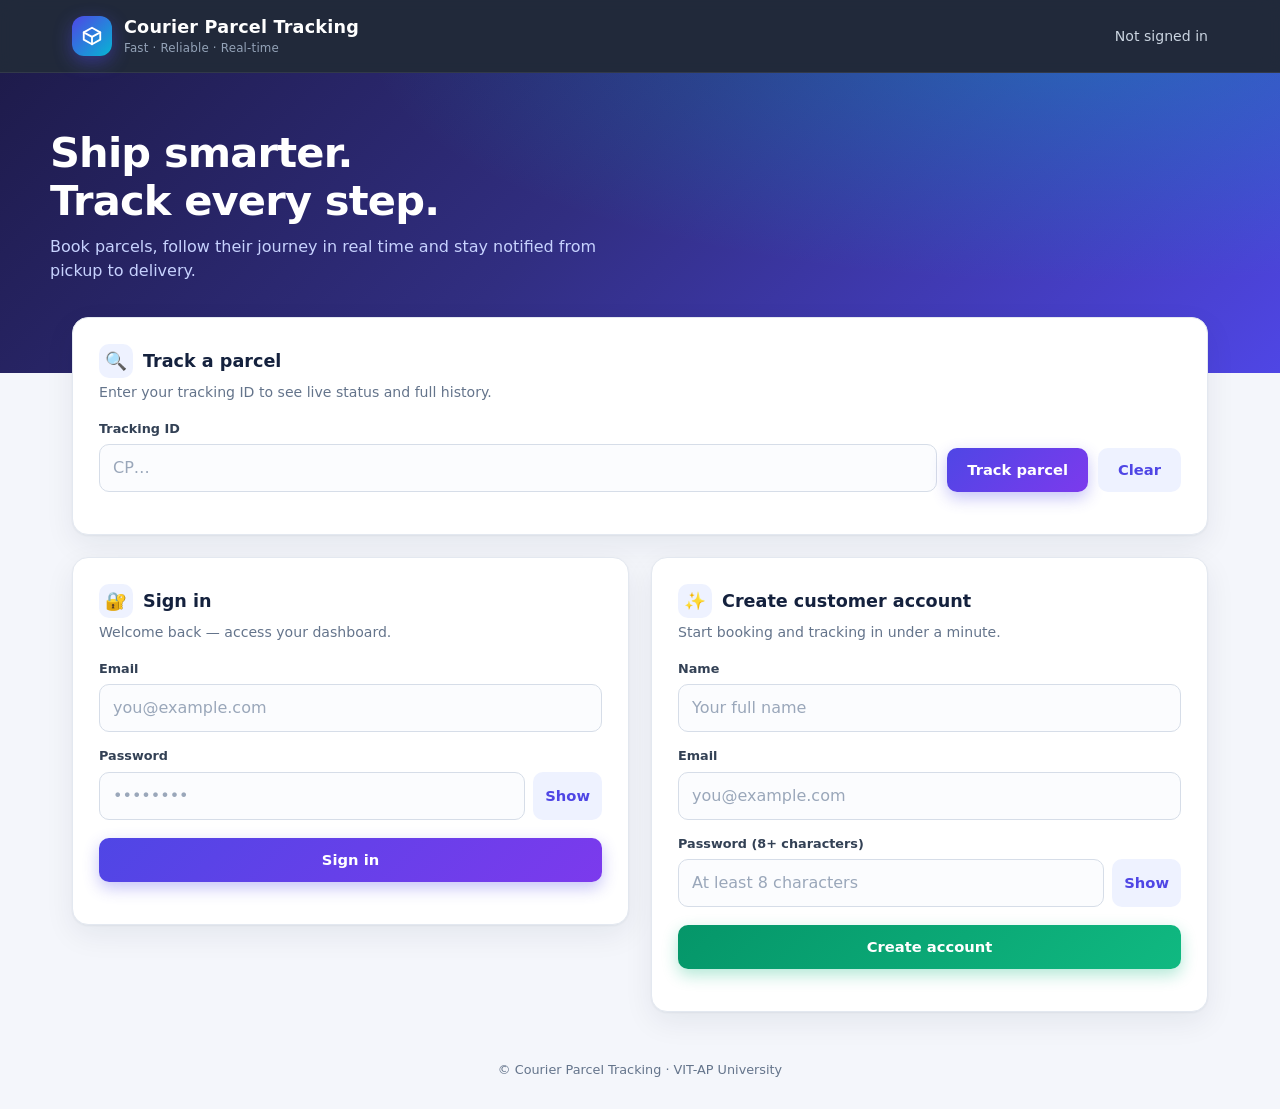
==== gateway/src/main/resources/static/index.html @ 94459906 "Initial commit - Courier Parcel Tracking System" ====
<?xml version="1.0" encoding="UTF-8"?>
<html xmlns="http://www.w3.org/1999/xhtml" lang="en" xml:lang="en">
<head>
<meta charset="utf-8" /><meta name="viewport" content="width=device-width, initial-scale=1" />
<title>Courier Parcel Tracking</title>
<style type="text/css">/*<![CDATA[*/
:root{
  --bg:#f4f6fb;--surface:#fff;--ink:#14213d;--muted:#64748b;--line:#e3e8f0;
  --primary:#4f46e5;--primary-2:#7c3aed;--accent:#06b6d4;--success:#10b981;--warn:#f59e0b;--danger:#ef4444;
  --radius:16px;--shadow:0 1px 2px rgba(20,33,61,.05),0 10px 30px rgba(20,33,61,.07);
  font:16px/1.5 "Inter","Segoe UI",system-ui,-apple-system,Roboto,sans-serif;color:var(--ink);background:var(--bg)
}
*{box-sizing:border-box}body{margin:0;min-height:100vh}
.hidden{display:none!important}

/* header */
header{position:sticky;top:0;z-index:20;background:rgba(15,23,42,.92);backdrop-filter:blur(10px);color:#fff;border-bottom:1px solid rgba(255,255,255,.08)}
.nav{max-width:1180px;margin:auto;padding:14px 22px;display:flex;justify-content:space-between;align-items:center;gap:16px}
.brand{display:flex;align-items:center;gap:12px}
.logo{width:40px;height:40px;border-radius:12px;display:grid;place-items:center;background:linear-gradient(135deg,var(--primary),var(--accent));box-shadow:0 6px 18px rgba(79,70,229,.45)}
.brand h1{font-size:1.1rem;margin:0;font-weight:700;letter-spacing:.2px}
.brand small{display:block;color:#94a3b8;font-size:.74rem;font-weight:500}
.topline{display:flex;align-items:center;gap:12px}
#identity{display:flex;align-items:center;gap:10px;font-size:.88rem;color:#cbd5e1}
.avatar{width:32px;height:32px;border-radius:50%;display:grid;place-items:center;background:linear-gradient(135deg,var(--accent),var(--primary));color:#fff;font-weight:700;font-size:.85rem}
.pill{font-size:.7rem;font-weight:700;letter-spacing:.06em;padding:3px 9px;border-radius:99px;background:rgba(255,255,255,.12);color:#e2e8f0}

/* hero */
.hero{background:radial-gradient(1200px 400px at 85% -10%,rgba(6,182,212,.35),transparent 60%),linear-gradient(135deg,#1e1b4b 0%,#312e81 45%,#4f46e5 100%);color:#fff;padding:56px 22px 90px}
.hero-in{max-width:1180px;margin:auto}
.hero h2{font-size:clamp(1.7rem,4vw,2.6rem);margin:0 0 10px;line-height:1.15;letter-spacing:-.02em}
.hero p{margin:0;color:#c7d2fe;max-width:560px}
main{max-width:1180px;margin:-56px auto 48px;padding:0 22px;display:grid;gap:22px}
.grid{display:grid;grid-template-columns:repeat(auto-fit,minmax(320px,1fr));gap:22px;align-items:start}

/* cards */
.card{background:var(--surface);border:1px solid var(--line);border-radius:var(--radius);padding:26px;box-shadow:var(--shadow)}
.card h2{font-size:1.1rem;margin:0 0 4px;display:flex;align-items:center;gap:10px}
.card h2 .ic{width:34px;height:34px;border-radius:10px;display:grid;place-items:center;background:#eef2ff;color:var(--primary)}
.card .sub{margin:0 0 16px;color:var(--muted);font-size:.88rem}
.span-2{grid-column:1/-1}

/* forms */
label{display:block;font-size:.8rem;font-weight:600;color:#334155;margin:14px 0 6px}
input,textarea,select{width:100%;padding:11px 13px;border:1.5px solid #d6dde8;border-radius:10px;font:inherit;background:#fbfcfe;color:var(--ink);transition:border-color .15s,box-shadow .15s,background .15s}
input::placeholder{color:#9aa7ba}
input:hover,select:hover{border-color:#b6c2d4}
input:focus,textarea:focus,select:focus{outline:0;border-color:var(--primary);background:#fff;box-shadow:0 0 0 4px rgba(79,70,229,.15)}
.form-grid{display:grid;grid-template-columns:1fr 1fr;gap:0 14px}
.form-grid .full{grid-column:1/-1}
fieldset{border:0;padding:0;margin:0}
.section-title{grid-column:1/-1;margin:20px 0 0;font-size:.72rem;font-weight:700;letter-spacing:.1em;text-transform:uppercase;color:var(--primary)}

/* buttons */
button{margin-top:18px;padding:11px 20px;border:0;border-radius:10px;font:inherit;font-weight:600;font-size:.92rem;cursor:pointer;color:#fff;
  background:linear-gradient(135deg,var(--primary),var(--primary-2));box-shadow:0 6px 16px rgba(79,70,229,.32);transition:transform .15s,box-shadow .15s,filter .15s}
button:hover{transform:translateY(-1px);box-shadow:0 10px 22px rgba(79,70,229,.4);filter:brightness(1.05)}
button:active{transform:translateY(0)}
button:focus-visible{outline:3px solid rgba(79,70,229,.4);outline-offset:2px}
button.secondary{background:rgba(255,255,255,.12);box-shadow:none;margin:0;padding:8px 16px;border:1px solid rgba(255,255,255,.25)}
button.secondary:hover{background:rgba(255,255,255,.22);transform:none;box-shadow:none}
button.ghost{background:#eef2ff;color:var(--primary);box-shadow:none;margin:0 0 14px;padding:8px 14px}
button.ghost:hover{background:#e0e7ff;box-shadow:none}
button.success{background:linear-gradient(135deg,#059669,var(--success));box-shadow:0 6px 16px rgba(16,185,129,.32)}
button.full{width:100%}
button[disabled]{opacity:.6;pointer-events:none}
.pw-wrap{display:flex;gap:8px;align-items:stretch}.pw-wrap input{flex:1;min-width:0}.pw-toggle{margin:0;padding:0 12px;background:#eef2ff;color:var(--primary);box-shadow:none;white-space:nowrap}

/* tracking */
.track-bar{display:flex;gap:10px;align-items:flex-end}
.track-bar>div{flex:1}.track-bar label{margin-top:0}.track-bar button{margin:0;white-space:nowrap}.track-bar button.clear{background:#eef2ff;color:var(--primary);box-shadow:none}
.result{margin-top:16px}
.empty{padding:22px;border:1.5px dashed var(--line);border-radius:12px;text-align:center;color:var(--muted);font-size:.9rem}
.muted{color:var(--muted);font-size:.88rem}

/* badges */
.badge{display:inline-flex;align-items:center;gap:6px;padding:4px 11px;border-radius:99px;font-size:.72rem;font-weight:700;letter-spacing:.04em;white-space:nowrap}
.badge::before{content:"";width:7px;height:7px;border-radius:50%;background:currentColor}
.b-BOOKED{background:#e0e7ff;color:#3730a3}.b-PICKED_UP{background:#cffafe;color:#0e7490}
.b-IN_TRANSIT{background:#dbeafe;color:#1d4ed8}.b-OUT_FOR_DELIVERY{background:#fef3c7;color:#b45309}
.b-DELIVERED{background:#d1fae5;color:#047857}.b-DELIVERY_FAILED{background:#ffedd5;color:#c2410c}.b-EXCEPTION{background:#fee2e2;color:#b91c1c}
.b-CUSTOMER{background:#e0e7ff;color:#3730a3}.b-COURIER{background:#cffafe;color:#0e7490}.b-ADMIN{background:#f3e8ff;color:#7e22ce}

/* parcel cards */
.plist{display:grid;gap:12px}
.parcel{border:1px solid var(--line);border-radius:14px;padding:16px;background:#fff;transition:border-color .15s,box-shadow .15s}
.parcel.click{cursor:pointer}.parcel.click:hover{border-color:var(--primary);box-shadow:0 6px 18px rgba(79,70,229,.12)}
.parcel-top{display:flex;justify-content:space-between;align-items:center;gap:10px;margin-bottom:10px}
.tid{font-family:ui-monospace,SFMono-Regular,Menlo,monospace;font-weight:700;font-size:.9rem;color:var(--primary);background:#eef2ff;padding:3px 9px;border-radius:8px}
.route{display:grid;grid-template-columns:1fr auto 1fr;gap:10px;align-items:center;font-size:.86rem}
.route b{display:block;font-size:.9rem}.route span{color:var(--muted);font-size:.8rem}
.route .arrow{color:var(--accent);font-size:1.2rem}
.meta{margin-top:10px;padding-top:10px;border-top:1px dashed var(--line);display:flex;flex-wrap:wrap;gap:6px 18px;color:var(--muted);font-size:.8rem}

/* timeline */
.summary{display:flex;justify-content:space-between;align-items:center;flex-wrap:wrap;gap:10px;padding:16px;border-radius:14px;background:linear-gradient(135deg,#eef2ff,#ecfeff);border:1px solid #dbe4ff;margin-bottom:18px}
.timeline{list-style:none;margin:0;padding:0 0 0 6px;position:relative}
.timeline::before{content:"";position:absolute;left:11px;top:6px;bottom:6px;width:2px;background:linear-gradient(var(--primary),var(--accent));opacity:.35}
.timeline li{position:relative;padding:0 0 18px 34px}
.timeline li::before{content:"";position:absolute;left:3px;top:4px;width:17px;height:17px;border-radius:50%;background:#fff;border:3px solid var(--primary)}
.timeline li.current::before{background:var(--primary);box-shadow:0 0 0 5px rgba(79,70,229,.18)}
.timeline small{display:block;color:var(--muted);font-size:.78rem}

/* notifications */
.notes{list-style:none;padding:0;margin:0;display:grid;gap:8px}
.notes li{display:flex;gap:10px;padding:11px 13px;border-radius:12px;background:#f8fafc;border:1px solid var(--line);font-size:.86rem}
.notes li::before{content:"🔔";font-size:.95rem}
.notes small{display:block;color:var(--muted)}
h3{font-size:.78rem;letter-spacing:.09em;text-transform:uppercase;color:var(--muted);margin:22px 0 10px}

/* admin */
.stats{display:grid;grid-template-columns:repeat(auto-fit,minmax(140px,1fr));gap:12px}
.stat{padding:16px;border-radius:14px;color:#fff}
.stat b{display:block;font-size:1.8rem;line-height:1.1}.stat span{font-size:.78rem;opacity:.9;font-weight:600}
.s1{background:linear-gradient(135deg,#4f46e5,#7c3aed)}.s2{background:linear-gradient(135deg,#0891b2,#06b6d4)}
.s3{background:linear-gradient(135deg,#d97706,#f59e0b)}.s4{background:linear-gradient(135deg,#dc2626,#ef4444)}.s5{background:linear-gradient(135deg,#475569,#64748b)}
.tablewrap{overflow-x:auto;border:1px solid var(--line);border-radius:12px}
table{width:100%;border-collapse:collapse;font-size:.84rem}
th{background:#f8fafc;text-align:left;padding:10px 12px;font-size:.72rem;text-transform:uppercase;letter-spacing:.06em;color:var(--muted)}
td{padding:10px 12px;border-top:1px solid var(--line)}
tr:hover td{background:#fafbff}
details{margin-top:14px}summary{cursor:pointer;font-weight:600;padding:8px 0}

/* toast */
#message{position:fixed;top:78px;right:20px;z-index:50;max-width:360px;padding:13px 18px;border-radius:12px;color:#fff;font-weight:600;font-size:.9rem;
  background:linear-gradient(135deg,#059669,#10b981);box-shadow:0 14px 34px rgba(0,0,0,.22);animation:slide .25s ease}
#message.err{background:linear-gradient(135deg,#dc2626,#ef4444)}
@keyframes slide{from{transform:translateY(-10px);opacity:0}to{transform:none;opacity:1}}

footer{text-align:center;color:var(--muted);font-size:.8rem;padding:0 0 30px}
@media(max-width:640px){.form-grid{grid-template-columns:1fr}.nav{flex-wrap:wrap}.track-bar{flex-direction:column;align-items:stretch}.route{grid-template-columns:1fr}.route .arrow{transform:rotate(90deg)}#message{left:14px;right:14px;max-width:none}}
/*]]>*/</style>
</head>
<body>
<header><div class="nav">
  <div class="brand"><div class="logo"><svg width="22" height="22" viewBox="0 0 24 24" fill="none" stroke="#fff" stroke-width="2" stroke-linecap="round" stroke-linejoin="round"><path d="M21 8l-9-5-9 5 9 5 9-5z"/><path d="M3 8v8l9 5 9-5V8"/><path d="M12 13v8"/></svg></div>
    <h1>Courier Parcel Tracking<small>Fast · Reliable · Real-time</small></h1></div>
  <div class="topline"><span id="identity">Not signed in</span><button id="logout" class="secondary hidden">Sign out</button></div>
</div></header>
<div id="message" class="hidden"></div>

<section class="hero"><div class="hero-in">
  <h2>Ship smarter.<br />Track every step.</h2>
  <p>Book parcels, follow their journey in real time and stay notified from pickup to delivery.</p>
</div></section>

<main>
  <section id="tracking" class="grid">
    <article class="card span-2">
      <h2><span class="ic">🔍</span>Track a parcel</h2><p class="sub">Enter your tracking ID to see live status and full history.</p>
      <form id="track"><div class="track-bar"><div><label>Tracking ID</label><input name="id" required="required" placeholder="CP…" /></div><button>Track parcel</button><button type="button" id="clearTrack" class="clear">Clear</button></div></form>
      <div id="trackResult" class="result"></div>
    </article>
  </section>

  <section id="auth" class="grid">
    <article class="card"><h2><span class="ic">🔐</span>Sign in</h2><p class="sub">Welcome back — access your dashboard.</p>
      <form id="login"><label>Email</label><input name="email" type="email" required="required" placeholder="you@example.com" /><label>Password</label><div class="pw-wrap"><input name="password" type="password" required="required" placeholder="••••••••" /><button type="button" class="pw-toggle" id="toggleLoginPassword" aria-label="Show password" aria-pressed="false">Show</button></div><button class="full">Sign in</button></form></article>
    <article class="card"><h2><span class="ic">✨</span>Create customer account</h2><p class="sub">Start booking and tracking in under a minute.</p>
      <form id="register"><label>Name</label><input name="name" required="required" placeholder="Your full name" /><label>Email</label><input name="email" type="email" required="required" placeholder="you@example.com" /><label>Password (8+ characters)</label><div class="pw-wrap"><input name="password" type="password" minlength="8" required="required" placeholder="At least 8 characters" /><button type="button" class="pw-toggle" id="toggleRegisterPassword" aria-label="Show password" aria-pressed="false">Show</button></div><button class="full success">Create account</button></form></article>
  </section>

  <section id="customer" class="grid hidden">
    <article class="card"><h2><span class="ic">📦</span>Book a parcel</h2><p class="sub">Fill in sender, receiver and parcel details.</p>
      <form id="booking"><div class="form-grid">
        <div class="section-title">Sender</div>
        <div class="full"><label>Sender name</label><input name="senderName" required="required" /></div>
        <div><label>Sender phone</label><input name="senderPhone" required="required" /></div>
        <div><label>Sender address</label><input name="senderAddress" required="required" /></div>
        <div class="section-title">Receiver</div>
        <div class="full"><label>Receiver name</label><input name="receiverName" required="required" /></div>
        <div><label>Receiver phone</label><input name="receiverPhone" required="required" /></div>
        <div><label>Receiver address</label><input name="receiverAddress" required="required" /></div>
        <div class="section-title">Parcel</div>
        <div class="full"><label>Parcel description</label><input name="description" required="required" /></div>
        <div class="full"><label>Expected delivery (optional)</label><input name="expectedDelivery" type="datetime-local" /></div>
      </div><button class="full">Book parcel</button></form><div id="bookingResult" class="result"></div></article>
    <article class="card"><h2><span class="ic">🧾</span>My parcels &amp; notifications</h2><p class="sub">Everything you have shipped, in one place.</p>
      <button id="refreshMine" class="ghost">↻ Refresh</button><div id="mine" class="result" style="margin-top:0"></div><h3>Notifications</h3><div style="display:flex;gap:8px;flex-wrap:wrap"><button id="clearNotifications" type="button" class="ghost">Clear notifications</button><button id="toggleNotificationHistory" type="button" class="ghost" aria-expanded="false">View history</button></div><div id="notifications" class="result" style="margin-top:0"></div><div id="notificationHistory" class="result hidden" style="margin-top:0"></div></article>
  </section>

  <section id="staff" class="grid hidden">
    <article class="card"><h2><span class="ic">🚚</span>Assigned parcels</h2><p class="sub">Select a parcel to prefill the update form.</p>
      <button id="refreshStaff" class="ghost">↻ Refresh</button><div id="staffParcels" class="result" style="margin-top:0"></div></article>
    <article class="card"><h2><span class="ic">📝</span>Update parcel status</h2><p class="sub">Keep customers informed with every milestone.</p>
      <form id="statusForm"><label>Tracking ID</label><input name="trackingId" required="required" /><label>Status</label><select name="status"><option>PICKED_UP</option><option>IN_TRANSIT</option><option>OUT_FOR_DELIVERY</option><option>DELIVERY_FAILED</option><option>DELIVERED</option><option>EXCEPTION</option></select><label>Update note</label><input name="note" required="required" placeholder="e.g. Arrived at sorting hub" /><button class="full">Save status</button></form></article>
  </section>

  <section id="admin" class="grid hidden">
    <article class="card span-2"><h2><span class="ic">📊</span>Administration</h2><p class="sub">System overview and operational alerts.</p>
      <button id="refreshAdmin" class="ghost">↻ Refresh dashboard</button>
      <h3>Assign parcel to courier</h3><p class="sub">Couriers can update only parcels assigned to them.</p>
      <form id="assignment" class="form-grid"><div><label>Parcel</label><select name="trackingId" id="assignmentParcel" required="required"><option value="">Refresh the dashboard to load parcels</option></select></div><div><label>Courier</label><select name="courierId" id="assignmentCourier" required="required"><option value="">Refresh the dashboard to load couriers</option></select></div><div class="full"><button class="full">Assign parcel</button></div></form>
      <div id="adminData" class="result" style="margin-top:0"><div class="empty">Click “Refresh dashboard” to load data.</div></div></article>
    <article class="card"><h2><span class="ic">👤</span>Create courier account</h2><p class="sub">Add a new delivery partner.</p>
      <form id="courier"><label>Name</label><input name="name" required="required" /><label>Email</label><input name="email" type="email" required="required" /><label>Password (8+ characters)</label><input name="password" type="password" minlength="8" required="required" /><button class="full">Create courier</button></form>
      <p class="muted" style="margin-top:14px">Assign a parcel to a courier below before the courier updates its status.</p></article>
  </section>
</main>
<footer>© Courier Parcel Tracking · VIT-AP University</footer>

<script type="text/javascript">//<![CDATA[

let credentials=null, profile=null, adminUsers=[], adminParcels=[];
const $=s=>document.querySelector(s);
const esc=v=>String(v??'').replace(/[&<>"']/g,c=>({'&':'&amp;','<':'&lt;','>':'&gt;','"':'&quot;',"'":'&#39;'}[c]));
const fmt=d=>d?new Date(d).toLocaleString([], {dateStyle:'medium',timeStyle:'short'}):'—';
const label=s=>String(s||'').replace(/_/g,' ');
const badge=s=>`<span class="badge b-${esc(s)}">${esc(label(s))}</span>`;
const empty=t=>`<div class="empty">${esc(t)}</div>`;
let toastTimer;
function say(text,type){const m=$('#message');m.textContent=text;m.className=(type||(/fail|error|denied|invalid/i.test(text)?'err':''));clearTimeout(toastTimer);toastTimer=setTimeout(()=>m.classList.add('hidden'),5000)}
async function api(path,options={}){const headers={'Content-Type':'application/json',...(options.headers||{})};if(credentials)headers.Authorization='Basic '+btoa(credentials.email+':'+credentials.password);const r=await fetch('/api'+path,{...options,headers});const body=await r.text();if(!r.ok){let message=`${r.status} ${r.statusText}`;try{const error=JSON.parse(body);message=error.message||error.detail||(error.error?`${error.status||r.status} ${error.error}`:message)}catch{}throw Error(message)}return body?JSON.parse(body):null}
function formData(form){return Object.fromEntries(new FormData(form).entries())}
async function busy(btn,fn){if(btn)btn.disabled=true;try{return await fn()}finally{if(btn)btn.disabled=false}}

function parcelCard(p,clickable){return `<div class="parcel ${clickable?'click':''}" ${clickable?`data-id="${esc(p.trackingId)}"`:''}>
  <div class="parcel-top"><span class="tid">${esc(p.trackingId)}</span>${badge(p.status)}</div>
  <div class="route"><div><b>${esc(p.senderName)}</b><span>${esc(p.senderAddress)}</span></div><div class="arrow">→</div><div><b>${esc(p.receiverName)}</b><span>${esc(p.receiverAddress)}</span></div></div>
  <div class="meta"><span>📦 ${esc(p.description)}</span><span>🕒 ETA: ${fmt(p.expectedDelivery)}</span>${p.courierId?`<span>🚚 Courier #${esc(p.courierId)}</span>`:''}</div></div>`}
function parcelList(list,clickable){return list&&list.length?`<div class="plist">${list.map(p=>parcelCard(p,clickable)).join('')}</div>`:empty('No parcels yet.')}
function notesList(list){return list&&list.length?`<ul class="notes">${list.map(n=>`<li><div>${esc(n.message)}<small>${esc(n.trackingId)} · ${fmt(n.createdAt)}</small></div></li>`).join('')}</ul>`:empty('No notifications yet.')}
function table(cols,rows){return rows.length?`<div class="tablewrap"><table><thead><tr>${cols.map(c=>`<th>${esc(c[0])}</th>`).join('')}</tr></thead><tbody>${rows.map(r=>`<tr>${cols.map(c=>`<td>${c[1](r)}</td>`).join('')}</tr>`).join('')}</tbody></table></div>`:empty('Nothing to show.')}

function show(){const logged=!!profile;$('#auth').classList.toggle('hidden',logged);$('#logout').classList.toggle('hidden',!logged);
  $('#identity').innerHTML=logged?`<span class="avatar">${esc(profile.name[0]||'?').toUpperCase()}</span><span>${esc(profile.name)}</span><span class="pill">${esc(profile.role)}</span>`:'Not signed in';
  $('#customer').classList.toggle('hidden',!logged||profile.role!=='CUSTOMER');$('#staff').classList.toggle('hidden',!logged||profile.role!=='COURIER');$('#admin').classList.toggle('hidden',!logged||profile.role!=='ADMIN')}

$('#login').onsubmit=async e=>{e.preventDefault();const d=formData(e.currentTarget);credentials={email:d.email.toLowerCase(),password:d.password};await busy(e.submitter,async()=>{try{profile=await api('/auth/login');show();say('Signed in');if(profile.role==='CUSTOMER')refreshMine();if(profile.role==='COURIER')refreshStaff()}catch(err){credentials=null;say('Sign in failed: '+err.message)}})};
$('#toggleLoginPassword').onclick=e=>{const input=$('#login [name=password]'),showPassword=input.type==='password';input.type=showPassword?'text':'password';e.currentTarget.textContent=showPassword?'Hide':'Show';e.currentTarget.setAttribute('aria-label',showPassword?'Hide password':'Show password');e.currentTarget.setAttribute('aria-pressed',String(showPassword))};
$('#toggleRegisterPassword').onclick=e=>{const input=$('#register [name=password]'),showPassword=input.type==='password';input.type=showPassword?'text':'password';e.currentTarget.textContent=showPassword?'Hide':'Show';e.currentTarget.setAttribute('aria-label',showPassword?'Hide password':'Show password');e.currentTarget.setAttribute('aria-pressed',String(showPassword))};
$('#register').onsubmit=async e=>{e.preventDefault();const f=e.currentTarget;await busy(e.submitter,async()=>{try{const p=await api('/auth/register',{method:'POST',body:JSON.stringify(formData(f))});say(`Account created for ${p.email}. Sign in to continue.`);f.reset()}catch(err){say('Registration failed: '+err.message)}})};
$('#logout').onclick=()=>{credentials=null;profile=null;show();window.scrollTo({top:0,behavior:'smooth'})};
async function showCheckout(trackingId){
  const box=$('#bookingResult');
  box.innerHTML=`<div class="summary"><div>✅ Booking created<br><span class="muted">Tracking ID: ${esc(trackingId)}</span></div></div><p class="muted">Preparing your payment order…</p>`;
  let order=null,lastError=null;
  for(let attempt=0;attempt<20&&!order;attempt++){
    try{order=await api('/payments/'+encodeURIComponent(trackingId))}catch(err){lastError=err;await new Promise(resolve=>setTimeout(resolve,500))}
  }
  if(!order){box.insertAdjacentHTML('beforeend',`<p class="err">Could not load the payment order: ${esc(lastError?.message||'Please try again.')}</p><button type="button" class="ghost" id="retryPayment">Retry</button>`);$('#retryPayment').onclick=()=>showCheckout(trackingId);return}
  const paid=order.status==='SUCCESS'||order.status==='CASH_ON_DELIVERY';
  box.innerHTML=`<div class="summary"><div>✅ Booking created<br><span class="muted">Tracking ID: ${esc(trackingId)}</span></div></div>
    <h3>Payment · ${esc(order.currency)} ${Number(order.amount).toFixed(2)}</h3>
    <p class="muted">Demo checkout: online methods simulate success and do not charge a real account.</p>
    ${paid?`<div class="summary"><b>${order.status==='SUCCESS'?'Payment successful':'Cash on delivery selected'}</b><span>${esc(label(order.method))} · ${esc(order.transactionReference)}</span></div>`:
    `<form id="paymentForm"><label>Payment method</label><select name="method"><option value="UPI">UPI</option><option value="CARD">Credit or debit card</option><option value="WALLET">Wallet</option><option value="CASH_ON_DELIVERY">Cash on delivery</option></select><button class="full">Pay</button></form>`}`;
  const form=$('#paymentForm');if(form)form.onsubmit=async event=>{event.preventDefault();await busy(event.submitter,async()=>{try{const result=await api('/payments/'+encodeURIComponent(trackingId)+'/pay',{method:'POST',body:JSON.stringify(formData(form))});showCheckoutResult(trackingId,result)}catch(err){say('Payment failed: '+err.message)}})};
  refreshMine();
}
function showCheckoutResult(trackingId,payment){$('#bookingResult').innerHTML=`<div class="summary"><div>✅ Booking created<br><span class="muted">Tracking ID: ${esc(trackingId)}</span></div></div><h3>Payment · ${esc(payment.currency)} ${Number(payment.amount).toFixed(2)}</h3><div class="summary"><b>${payment.status==='SUCCESS'?'Payment successful':'Cash on delivery selected'}</b><span>${esc(label(payment.method))} · ${esc(payment.transactionReference)}</span></div><p class="muted">${payment.status==='SUCCESS'?'Demo payment recorded; no real funds were charged.':'Pay this amount to the courier on delivery.'}</p>`;refreshMine()}
$('#booking').onsubmit=async e=>{e.preventDefault();const f=e.currentTarget,d=formData(f);if(d.expectedDelivery)d.expectedDelivery=new Date(d.expectedDelivery).toISOString();else delete d.expectedDelivery;await busy(e.submitter,async()=>{try{const p=await api('/parcels',{method:'POST',body:JSON.stringify(d)});f.reset();await showCheckout(p.trackingId)}catch(err){say('Booking failed: '+err.message)}})};
$('#track').onsubmit=async e=>{e.preventDefault();const d=formData(e.currentTarget);await busy(e.submitter,async()=>{try{const p=await api('/tracking/'+encodeURIComponent(d.id));
  $('#trackResult').innerHTML=`<div class="summary"><div><span class="tid">${esc(p.trackingId)}</span><div class="muted" style="margin-top:6px">Expected delivery: ${fmt(p.expectedDelivery)}</div></div>${badge(p.status)}</div>
  <h3>Journey</h3>${p.history&&p.history.length?`<ul class="timeline">${p.history.map((h,i)=>`<li class="${i===p.history.length-1?'current':''}" ${i===p.history.length-1?'aria-current="step"':''}>${badge(h.status)} <b style="margin-left:6px">${esc(h.note)}</b><small>${fmt(h.occurredAt)}</small></li>`).join('')}</ul>`:empty('No history yet.')}`}
  catch(err){$('#trackResult').innerHTML=empty('Tracking lookup failed: '+err.message)}})};
$('#clearTrack').onclick=()=>{$('#track').reset();$('#trackResult').innerHTML='';$('#track input[name=id]').focus()};

async function refreshMine(){try{const [p,n]=await Promise.all([api('/parcels'),api('/notifications/mine')]);$('#mine').innerHTML=parcelList(p);$('#notifications').innerHTML=notesList(n)}catch(e){say(e.message)}}
$('#clearNotifications').onclick=async e=>{await busy(e.currentTarget,async()=>{try{const result=await api('/notifications/mine/clear',{method:'POST'});$('#notificationHistory').classList.remove('hidden');$('#toggleNotificationHistory').setAttribute('aria-expanded','true');$('#toggleNotificationHistory').textContent='Hide history';await loadNotificationHistory();await refreshMine();say(`${result.movedToHistory} notification(s) moved to history`)}catch(err){say('Could not clear notifications: '+err.message)}})};
async function loadNotificationHistory(){try{$('#notificationHistory').innerHTML=notesList(await api('/notifications/history'))}catch(err){$('#notificationHistory').innerHTML=empty('Could not load notification history: '+err.message)}}
$('#toggleNotificationHistory').onclick=async e=>{const box=$('#notificationHistory'),opening=box.classList.contains('hidden');box.classList.toggle('hidden',!opening);e.currentTarget.setAttribute('aria-expanded',String(opening));e.currentTarget.textContent=opening?'Hide history':'View history';if(opening)await loadNotificationHistory()};
async function refreshStaff(){try{$('#staffParcels').innerHTML=parcelList(await api('/delivery/mine'),true)}catch(e){say(e.message)}}
$('#refreshMine').onclick=refreshMine;$('#refreshStaff').onclick=refreshStaff;
$('#staffParcels').onclick=e=>{const c=e.target.closest('.parcel[data-id]');if(c){$('#statusForm [name=trackingId]').value=c.dataset.id;$('#statusForm').scrollIntoView({behavior:'smooth',block:'center'});$('#statusForm [name=note]').focus()}};
$('#statusForm').onsubmit=async e=>{e.preventDefault();const d=formData(e.currentTarget),id=d.trackingId;delete d.trackingId;await busy(e.submitter,async()=>{try{await api('/delivery/'+encodeURIComponent(id)+'/status',{method:'PUT',body:JSON.stringify(d)});say('Parcel status updated');refreshStaff()}catch(err){say('Update failed: '+err.message)}})};
$('#courier').onsubmit=async e=>{e.preventDefault();const f=e.currentTarget;await busy(e.submitter,async()=>{try{const u=await api('/admin/couriers',{method:'POST',body:JSON.stringify(formData(f))});say(`Courier created. Account ID: ${u.id}`);f.reset()}catch(err){say('Courier creation failed: '+err.message)}})};
$('#assignment').onsubmit=async e=>{e.preventDefault();const d=formData(e.currentTarget);await busy(e.submitter,async()=>{try{await api('/delivery/'+encodeURIComponent(d.trackingId)+'/assignment',{method:'PUT',body:JSON.stringify({courierId:Number(d.courierId)})});say('Parcel assigned to courier');await $('#refreshAdmin').click()}catch(err){say('Assignment failed: '+err.message)}})};
$('#refreshAdmin').onclick=async e=>{await busy(e.currentTarget,async()=>{try{const [users,parcels,deliveries,delayed,exceptions,failed,payments]=await Promise.all(['/admin/users','/admin/parcels','/admin/deliveries','/admin/delayed','/admin/exceptions','/admin/events/failed','/payments/admin/all'].map(p=>api(p)));
  adminUsers=users.filter(u=>u.role==='COURIER');const deliveryById=new Map(deliveries.map(d=>[d.trackingId,d]));adminParcels=parcels.map(p=>{const d=deliveryById.get(p.trackingId);return {...p,status:d?.status||p.status,courierId:d?.courierId??null}});
  const delayedIds=new Set(delayed.map(d=>d.trackingId)),exceptionIds=new Set(exceptions.map(d=>d.trackingId));const delayedParcels=adminParcels.filter(p=>delayedIds.has(p.trackingId)),exceptionParcels=adminParcels.filter(p=>exceptionIds.has(p.trackingId));
  $('#assignmentCourier').innerHTML=adminUsers.length?adminUsers.map(u=>`<option value="${esc(u.id)}">${esc(u.name)} (${esc(u.email)})</option>`).join(''):'<option value="">No couriers yet</option>';
  $('#assignmentParcel').innerHTML=adminParcels.length?adminParcels.map(p=>`<option value="${esc(p.trackingId)}">${esc(p.trackingId)} · ${esc(p.status)}</option>`).join(''):'<option value="">No parcels yet</option>';
  const stat=(c,n,l)=>`<div class="stat ${c}"><b>${n}</b><span>${l}</span></div>`;
  const parcelCols=[['Tracking ID',r=>`<span class="tid">${esc(r.trackingId)}</span>`],['Status',r=>badge(r.status)],['Receiver',r=>esc(r.receiverName)],['ETA',r=>fmt(r.expectedDelivery)],['Courier',r=>{const c=adminUsers.find(u=>String(u.id)===String(r.courierId));return c?esc(c.name):(r.courierId?'#'+esc(r.courierId):'—')}]];
  $('#adminData').innerHTML=`<div class="stats">${stat('s1',users.length,'Users')}${stat('s2',parcels.length,'Parcels')}${stat('s3',delayed.length,'Delayed')}${stat('s4',exceptions.length,'Exceptions')}${stat('s5',failed.length,'Failed events')}</div>
  <details open><summary>Parcels</summary>${table(parcelCols,adminParcels)}</details>
  <details><summary>Delayed parcels (${delayed.length})</summary>${table(parcelCols,delayedParcels)}</details>
  <details><summary>Exceptions (${exceptions.length})</summary>${table(parcelCols,exceptionParcels)}</details>
  <details><summary>Users (${users.length})</summary>${table([['ID',r=>esc(r.id)],['Name',r=>esc(r.name)],['Email',r=>esc(r.email)],['Role',r=>badge(r.role)]],users)}</details>
  <details><summary>Payments (${payments.length})</summary>${table([['Tracking ID',r=>`<span class="tid">${esc(r.trackingId)}</span>`],['Amount',r=>`${esc(r.currency)} ${Number(r.amount).toFixed(2)}`],['Method',r=>esc(label(r.method))],['Status',r=>badge(r.status)],['Reference',r=>esc(r.transactionReference)]],payments)}</details>
  <details><summary>Failed events (${failed.length})</summary>${table([['ID',r=>esc(r.id)],['Failed at',r=>fmt(r.failedAt)],['Attempts',r=>esc(r.attempts)],['Payload',r=>`<code>${esc(String(r.payload).slice(0,80))}</code>`]],failed)}</details>`}catch(err){say(err.message)}})};
show();

//]]></script>
</body>
</html>
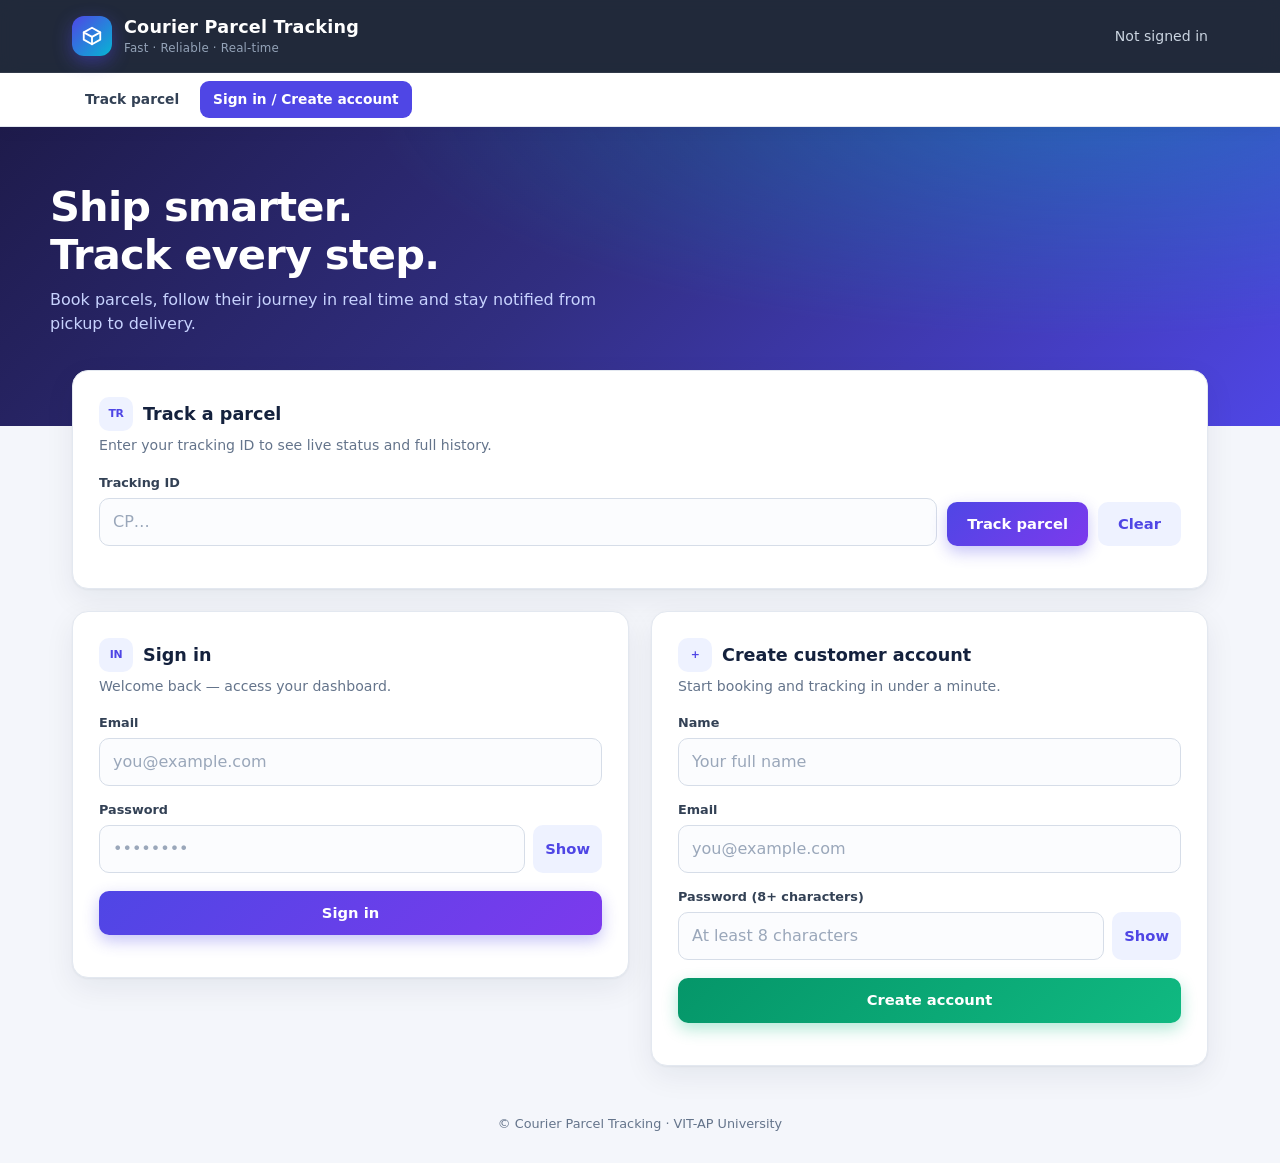
==== commit 62d13669: "Implement pricing and notification updates" ====
--- a/gateway/src/main/resources/static/index.html
+++ b/gateway/src/main/resources/static/index.html
@@ -36,7 +36,7 @@
 /* cards */
 .card{background:var(--surface);border:1px solid var(--line);border-radius:var(--radius);padding:26px;box-shadow:var(--shadow)}
 .card h2{font-size:1.1rem;margin:0 0 4px;display:flex;align-items:center;gap:10px}
-.card h2 .ic{width:34px;height:34px;border-radius:10px;display:grid;place-items:center;background:#eef2ff;color:var(--primary)}
+.card h2 .ic{width:34px;height:34px;border-radius:10px;display:grid;place-items:center;background:#eef2ff;color:var(--primary);font-size:.68rem;font-weight:800;letter-spacing:-.04em}
 .card .sub{margin:0 0 16px;color:var(--muted);font-size:.88rem}
 .span-2{grid-column:1/-1}
 
@@ -128,7 +128,18 @@
 @keyframes slide{from{transform:translateY(-10px);opacity:0}to{transform:none;opacity:1}}
 
 footer{text-align:center;color:var(--muted);font-size:.8rem;padding:0 0 30px}
-@media(max-width:640px){.form-grid{grid-template-columns:1fr}.nav{flex-wrap:wrap}.track-bar{flex-direction:column;align-items:stretch}.route{grid-template-columns:1fr}.route .arrow{transform:rotate(90deg)}#message{left:14px;right:14px;max-width:none}}
+/* make the main actions easy to find on desktop and mobile */
+.quick-nav{position:sticky;top:69px;z-index:15;background:rgba(255,255,255,.96);backdrop-filter:blur(10px);border-bottom:1px solid var(--line);box-shadow:0 4px 14px rgba(20,33,61,.05)}
+.quick-nav-in{max-width:1180px;margin:auto;padding:8px 22px;display:flex;gap:8px;overflow-x:auto;scrollbar-width:thin}
+.quick-nav a{flex:0 0 auto;padding:8px 13px;border-radius:9px;color:#334155;text-decoration:none;font-size:.86rem;font-weight:650}
+.quick-nav a:hover,.quick-nav a:focus-visible{background:#eef2ff;color:var(--primary);outline:none}
+.quick-nav a.nav-primary{background:var(--primary);color:#fff}
+section[id],article[id]{scroll-margin-top:132px}
+textarea{resize:vertical;min-height:110px}
+input[readonly]{background:#f1f5f9;color:#475569}
+input:disabled,select:disabled,textarea:disabled{opacity:.65;cursor:not-allowed}
+@media(max-width:640px){.form-grid{grid-template-columns:1fr}.nav{flex-wrap:wrap;padding:10px 14px}.quick-nav{top:64px}.quick-nav-in{padding:7px 14px}.hero{padding:38px 18px 78px}main{padding:0 14px;gap:14px}.grid{grid-template-columns:1fr;gap:14px}.card{padding:19px}.track-bar{flex-direction:column;align-items:stretch}.track-bar button{width:100%}.route{grid-template-columns:1fr}.route .arrow{transform:rotate(90deg);justify-self:center}.stats{grid-template-columns:repeat(2,minmax(0,1fr))}#message{left:14px;right:14px;max-width:none}}
+@media(prefers-reduced-motion:reduce){*,*::before,*::after{scroll-behavior:auto!important;animation-duration:.01ms!important;transition-duration:.01ms!important}}
 /*]]>*/</style>
 </head>
 <body>
@@ -137,7 +148,15 @@
     <h1>Courier Parcel Tracking<small>Fast · Reliable · Real-time</small></h1></div>
   <div class="topline"><span id="identity">Not signed in</span><button id="logout" class="secondary hidden">Sign out</button></div>
 </div></header>
-<div id="message" class="hidden"></div>
+<nav class="quick-nav" aria-label="Main navigation"><div class="quick-nav-in">
+  <a href="#tracking">Track parcel</a>
+  <a href="#auth" id="navAuth" class="nav-primary">Sign in / Create account</a>
+  <a href="#customer" id="navCustomer" class="hidden">Book and my parcels</a>
+  <a href="#supportForm" id="navSupport" class="hidden">Customer support</a>
+  <a href="#staff" id="navStaff" class="hidden">Courier workspace</a>
+  <a href="#admin" id="navAdmin" class="hidden">Admin dashboard</a>
+</div></nav>
+<div id="message" class="hidden" role="status" aria-live="polite"></div>
 
 <section class="hero"><div class="hero-in">
   <h2>Ship smarter.<br />Track every step.</h2>
@@ -147,21 +166,21 @@
 <main>
   <section id="tracking" class="grid">
     <article class="card span-2">
-      <h2><span class="ic">🔍</span>Track a parcel</h2><p class="sub">Enter your tracking ID to see live status and full history.</p>
+      <h2><span class="ic" aria-hidden="true">TR</span>Track a parcel</h2><p class="sub">Enter your tracking ID to see live status and full history.</p>
       <form id="track"><div class="track-bar"><div><label>Tracking ID</label><input name="id" required="required" placeholder="CP…" /></div><button>Track parcel</button><button type="button" id="clearTrack" class="clear">Clear</button></div></form>
       <div id="trackResult" class="result"></div>
     </article>
   </section>
 
   <section id="auth" class="grid">
-    <article class="card"><h2><span class="ic">🔐</span>Sign in</h2><p class="sub">Welcome back — access your dashboard.</p>
+    <article class="card"><h2><span class="ic" aria-hidden="true">IN</span>Sign in</h2><p class="sub">Welcome back — access your dashboard.</p>
       <form id="login"><label>Email</label><input name="email" type="email" required="required" placeholder="you@example.com" /><label>Password</label><div class="pw-wrap"><input name="password" type="password" required="required" placeholder="••••••••" /><button type="button" class="pw-toggle" id="toggleLoginPassword" aria-label="Show password" aria-pressed="false">Show</button></div><button class="full">Sign in</button></form></article>
-    <article class="card"><h2><span class="ic">✨</span>Create customer account</h2><p class="sub">Start booking and tracking in under a minute.</p>
+    <article class="card"><h2><span class="ic" aria-hidden="true">+</span>Create customer account</h2><p class="sub">Start booking and tracking in under a minute.</p>
       <form id="register"><label>Name</label><input name="name" required="required" placeholder="Your full name" /><label>Email</label><input name="email" type="email" required="required" placeholder="you@example.com" /><label>Password (8+ characters)</label><div class="pw-wrap"><input name="password" type="password" minlength="8" required="required" placeholder="At least 8 characters" /><button type="button" class="pw-toggle" id="toggleRegisterPassword" aria-label="Show password" aria-pressed="false">Show</button></div><button class="full success">Create account</button></form></article>
   </section>
 
   <section id="customer" class="grid hidden">
-    <article class="card"><h2><span class="ic">📦</span>Book a parcel</h2><p class="sub">Fill in sender, receiver and parcel details.</p>
+    <article class="card"><h2><span class="ic" aria-hidden="true">PK</span>Book a parcel</h2><p class="sub">Fill in sender, receiver and parcel details.</p>
       <form id="booking"><div class="form-grid">
         <div class="section-title">Sender</div>
         <div class="full"><label>Sender name</label><input name="senderName" required="required" /></div>
@@ -173,26 +192,40 @@
         <div><label>Receiver address</label><input name="receiverAddress" required="required" /></div>
         <div class="section-title">Parcel</div>
         <div class="full"><label>Parcel description</label><input name="description" required="required" /></div>
+        <div><label>Weight (kg)</label><input name="weightKg" type="number" min="0.000001" step="any" required="required" placeholder="e.g. 2" /></div>
+        <div><label>Estimated route distance (km)</label><input name="distanceKm" type="number" min="0" step="any" required="required" placeholder="Enter estimated distance" /></div>
+        <div class="full"><label>Delivery speed</label><select name="deliverySpeed"><option value="STANDARD">Standard delivery</option><option value="SAME_DAY">Same-day delivery (+₹50)</option></select></div>
+        <div class="full"><div id="shippingQuote" class="result muted" aria-live="polite">Enter parcel weight and estimated route distance to calculate shipping.</div></div>
         <div class="full"><label>Expected delivery (optional)</label><input name="expectedDelivery" type="datetime-local" /></div>
       </div><button class="full">Book parcel</button></form><div id="bookingResult" class="result"></div></article>
-    <article class="card"><h2><span class="ic">🧾</span>My parcels &amp; notifications</h2><p class="sub">Everything you have shipped, in one place.</p>
+    <article class="card"><h2><span class="ic" aria-hidden="true">MY</span>My parcels &amp; notifications</h2><p class="sub">Everything you have shipped, in one place.</p>
       <button id="refreshMine" class="ghost">↻ Refresh</button><div id="mine" class="result" style="margin-top:0"></div><h3>Notifications</h3><div style="display:flex;gap:8px;flex-wrap:wrap"><button id="clearNotifications" type="button" class="ghost">Clear notifications</button><button id="toggleNotificationHistory" type="button" class="ghost" aria-expanded="false">View history</button></div><div id="notifications" class="result" style="margin-top:0"></div><div id="notificationHistory" class="result hidden" style="margin-top:0"></div></article>
-  </section>
+
+    <article class="card"><h2><span class="ic" aria-hidden="true">?</span>Customer Support</h2><p class="sub">Tell our support team what happened with your parcel or booking.</p>
+      <form id="supportForm">
+        <label>Your name</label><input name="name" required="required" readonly="readonly" />
+        <label>Your email</label><input name="email" type="email" required="required" readonly="readonly" />
+        <label>Parcel / Tracking ID (optional)</label><input name="trackingId" maxlength="80" placeholder="CP..." />
+        <label>Issue / Message</label><textarea name="message" rows="5" maxlength="4000" required="required" placeholder="Describe how we can help"></textarea>
+        <button class="full">Send support request</button>
+      </form><p id="supportResult" class="result muted" aria-live="polite"></p>
+    </article>
+</section>
 
   <section id="staff" class="grid hidden">
-    <article class="card"><h2><span class="ic">🚚</span>Assigned parcels</h2><p class="sub">Select a parcel to prefill the update form.</p>
+    <article class="card"><h2><span class="ic" aria-hidden="true">CR</span>Assigned parcels</h2><p class="sub">Select a parcel to prefill the update form.</p>
       <button id="refreshStaff" class="ghost">↻ Refresh</button><div id="staffParcels" class="result" style="margin-top:0"></div></article>
-    <article class="card"><h2><span class="ic">📝</span>Update parcel status</h2><p class="sub">Keep customers informed with every milestone.</p>
+    <article class="card"><h2><span class="ic" aria-hidden="true">UP</span>Update parcel status</h2><p class="sub">Keep customers informed with every milestone.</p>
       <form id="statusForm"><label>Tracking ID</label><input name="trackingId" required="required" /><label>Status</label><select name="status"><option>PICKED_UP</option><option>IN_TRANSIT</option><option>OUT_FOR_DELIVERY</option><option>DELIVERY_FAILED</option><option>DELIVERED</option><option>EXCEPTION</option></select><label>Update note</label><input name="note" required="required" placeholder="e.g. Arrived at sorting hub" /><button class="full">Save status</button></form></article>
   </section>
 
   <section id="admin" class="grid hidden">
-    <article class="card span-2"><h2><span class="ic">📊</span>Administration</h2><p class="sub">System overview and operational alerts.</p>
+    <article class="card span-2"><h2><span class="ic" aria-hidden="true">AD</span>Administration</h2><p class="sub">System overview and operational alerts.</p>
       <button id="refreshAdmin" class="ghost">↻ Refresh dashboard</button>
       <h3>Assign parcel to courier</h3><p class="sub">Couriers can update only parcels assigned to them.</p>
       <form id="assignment" class="form-grid"><div><label>Parcel</label><select name="trackingId" id="assignmentParcel" required="required"><option value="">Refresh the dashboard to load parcels</option></select></div><div><label>Courier</label><select name="courierId" id="assignmentCourier" required="required"><option value="">Refresh the dashboard to load couriers</option></select></div><div class="full"><button class="full">Assign parcel</button></div></form>
-      <div id="adminData" class="result" style="margin-top:0"><div class="empty">Click “Refresh dashboard” to load data.</div></div></article>
-    <article class="card"><h2><span class="ic">👤</span>Create courier account</h2><p class="sub">Add a new delivery partner.</p>
+      <div id="adminData" class="result" style="margin-top:0"><div class="empty">Click "Refresh dashboard" to load data.</div></div></article>
+    <article class="card"><h2><span class="ic" aria-hidden="true">CU</span>Create courier account</h2><p class="sub">Add a new delivery partner.</p>
       <form id="courier"><label>Name</label><input name="name" required="required" /><label>Email</label><input name="email" type="email" required="required" /><label>Password (8+ characters)</label><input name="password" type="password" minlength="8" required="required" /><button class="full">Create courier</button></form>
       <p class="muted" style="margin-top:14px">Assign a parcel to a courier below before the courier updates its status.</p></article>
   </section>
@@ -222,14 +255,16 @@
 function notesList(list){return list&&list.length?`<ul class="notes">${list.map(n=>`<li><div>${esc(n.message)}<small>${esc(n.trackingId)} · ${fmt(n.createdAt)}</small></div></li>`).join('')}</ul>`:empty('No notifications yet.')}
 function table(cols,rows){return rows.length?`<div class="tablewrap"><table><thead><tr>${cols.map(c=>`<th>${esc(c[0])}</th>`).join('')}</tr></thead><tbody>${rows.map(r=>`<tr>${cols.map(c=>`<td>${c[1](r)}</td>`).join('')}</tr>`).join('')}</tbody></table></div>`:empty('Nothing to show.')}
 
-function show(){const logged=!!profile;$('#auth').classList.toggle('hidden',logged);$('#logout').classList.toggle('hidden',!logged);
+function show(){const logged=!!profile;$('#auth').classList.toggle('hidden',logged);$('#logout').classList.toggle('hidden',!logged);$('#navAuth').classList.toggle('hidden',logged);$('#navCustomer').classList.toggle('hidden',!logged||profile.role!=='CUSTOMER');$('#navSupport').classList.toggle('hidden',!logged||profile.role!=='CUSTOMER');$('#navStaff').classList.toggle('hidden',!logged||profile.role!=='COURIER');$('#navAdmin').classList.toggle('hidden',!logged||profile.role!=='ADMIN');
   $('#identity').innerHTML=logged?`<span class="avatar">${esc(profile.name[0]||'?').toUpperCase()}</span><span>${esc(profile.name)}</span><span class="pill">${esc(profile.role)}</span>`:'Not signed in';
-  $('#customer').classList.toggle('hidden',!logged||profile.role!=='CUSTOMER');$('#staff').classList.toggle('hidden',!logged||profile.role!=='COURIER');$('#admin').classList.toggle('hidden',!logged||profile.role!=='ADMIN')}
+  $('#customer').classList.toggle('hidden',!logged||profile.role!=='CUSTOMER');
+  if(logged&&profile.role==='CUSTOMER'){$('#supportForm [name=name]').value=profile.name||'';$('#supportForm [name=email]').value=profile.email||''}$('#staff').classList.toggle('hidden',!logged||profile.role!=='COURIER');$('#admin').classList.toggle('hidden',!logged||profile.role!=='ADMIN')}
 
 $('#login').onsubmit=async e=>{e.preventDefault();const d=formData(e.currentTarget);credentials={email:d.email.toLowerCase(),password:d.password};await busy(e.submitter,async()=>{try{profile=await api('/auth/login');show();say('Signed in');if(profile.role==='CUSTOMER')refreshMine();if(profile.role==='COURIER')refreshStaff()}catch(err){credentials=null;say('Sign in failed: '+err.message)}})};
 $('#toggleLoginPassword').onclick=e=>{const input=$('#login [name=password]'),showPassword=input.type==='password';input.type=showPassword?'text':'password';e.currentTarget.textContent=showPassword?'Hide':'Show';e.currentTarget.setAttribute('aria-label',showPassword?'Hide password':'Show password');e.currentTarget.setAttribute('aria-pressed',String(showPassword))};
 $('#toggleRegisterPassword').onclick=e=>{const input=$('#register [name=password]'),showPassword=input.type==='password';input.type=showPassword?'text':'password';e.currentTarget.textContent=showPassword?'Hide':'Show';e.currentTarget.setAttribute('aria-label',showPassword?'Hide password':'Show password');e.currentTarget.setAttribute('aria-pressed',String(showPassword))};
 $('#register').onsubmit=async e=>{e.preventDefault();const f=e.currentTarget;await busy(e.submitter,async()=>{try{const p=await api('/auth/register',{method:'POST',body:JSON.stringify(formData(f))});say(`Account created for ${p.email}. Sign in to continue.`);f.reset()}catch(err){say('Registration failed: '+err.message)}})};
+$('#supportForm').onsubmit=async e=>{e.preventDefault();const f=e.currentTarget,d=formData(f),result=$('#supportResult');await busy(e.submitter,async()=>{try{const response=await api('/support/contact',{method:'POST',body:JSON.stringify({name:d.name,email:d.email,trackingId:d.trackingId||null,message:d.message})});result.textContent=response.message;result.className='result muted';f.elements.message.value='';f.elements.trackingId.value='';say(response.message)}catch(err){const message='Your support request could not be sent right now. Please try again later.';result.textContent=message;result.className='result err';say(message,'err')}})};
 $('#logout').onclick=()=>{credentials=null;profile=null;show();window.scrollTo({top:0,behavior:'smooth'})};
 async function showCheckout(trackingId){
   const box=$('#bookingResult');
@@ -249,7 +284,11 @@
   refreshMine();
 }
 function showCheckoutResult(trackingId,payment){$('#bookingResult').innerHTML=`<div class="summary"><div>✅ Booking created<br><span class="muted">Tracking ID: ${esc(trackingId)}</span></div></div><h3>Payment · ${esc(payment.currency)} ${Number(payment.amount).toFixed(2)}</h3><div class="summary"><b>${payment.status==='SUCCESS'?'Payment successful':'Cash on delivery selected'}</b><span>${esc(label(payment.method))} · ${esc(payment.transactionReference)}</span></div><p class="muted">${payment.status==='SUCCESS'?'Demo payment recorded; no real funds were charged.':'Pay this amount to the courier on delivery.'}</p>`;refreshMine()}
-$('#booking').onsubmit=async e=>{e.preventDefault();const f=e.currentTarget,d=formData(f);if(d.expectedDelivery)d.expectedDelivery=new Date(d.expectedDelivery).toISOString();else delete d.expectedDelivery;await busy(e.submitter,async()=>{try{const p=await api('/parcels',{method:'POST',body:JSON.stringify(d)});f.reset();await showCheckout(p.trackingId)}catch(err){say('Booking failed: '+err.message)}})};
+let quoteTimer;
+async function updateShippingQuote(){const form=$('#booking'),d=formData(form),box=$('#shippingQuote');if(!d.weightKg||d.distanceKm===''){box.textContent='Enter parcel weight and estimated route distance to calculate shipping.';return}if(!d.senderAddress?.trim()||!d.receiverAddress?.trim()){box.textContent='Enter pickup and delivery addresses to calculate shipping.';return}try{const q=await api('/parcels/calculate-cost',{method:'POST',body:JSON.stringify({source:d.senderAddress,destination:d.receiverAddress,weightKg:Number(d.weightKg),distanceKm:Number(d.distanceKm),deliverySpeed:d.deliverySpeed||'STANDARD'})});box.innerHTML=`<div class="summary"><div><b>Estimated shipping cost: ₹${Number(q.totalShippingCost).toFixed(2)}</b><small>Base ₹${Number(q.basePrice).toFixed(2)} · Weight ₹${Number(q.weightCharge).toFixed(2)} · Distance ₹${Number(q.distanceCharge).toFixed(2)} · ${esc(label(q.deliverySpeed))} ₹${Number(q.deliverySpeedCharge).toFixed(2)}</small></div></div>`}catch(err){box.textContent='Shipping estimate unavailable: '+err.message}}
+$('#booking').addEventListener('input',()=>{clearTimeout(quoteTimer);quoteTimer=setTimeout(updateShippingQuote,300)});
+$('#booking [name=deliverySpeed]').onchange=updateShippingQuote;
+$('#booking').onsubmit=async e=>{e.preventDefault();const f=e.currentTarget,d=formData(f);if(d.expectedDelivery)d.expectedDelivery=new Date(d.expectedDelivery).toISOString();else delete d.expectedDelivery;d.weightKg=Number(d.weightKg);d.distanceKm=Number(d.distanceKm);await busy(e.submitter,async()=>{try{const p=await api('/parcels',{method:'POST',body:JSON.stringify(d)});f.reset();$('#shippingQuote').textContent='Enter parcel weight and estimated route distance to calculate shipping.';await showCheckout(p.trackingId)}catch(err){say('Booking failed: '+err.message)}})};
 $('#track').onsubmit=async e=>{e.preventDefault();const d=formData(e.currentTarget);await busy(e.submitter,async()=>{try{const p=await api('/tracking/'+encodeURIComponent(d.id));
   $('#trackResult').innerHTML=`<div class="summary"><div><span class="tid">${esc(p.trackingId)}</span><div class="muted" style="margin-top:6px">Expected delivery: ${fmt(p.expectedDelivery)}</div></div>${badge(p.status)}</div>
   <h3>Journey</h3>${p.history&&p.history.length?`<ul class="timeline">${p.history.map((h,i)=>`<li class="${i===p.history.length-1?'current':''}" ${i===p.history.length-1?'aria-current="step"':''}>${badge(h.status)} <b style="margin-left:6px">${esc(h.note)}</b><small>${fmt(h.occurredAt)}</small></li>`).join('')}</ul>`:empty('No history yet.')}`}
